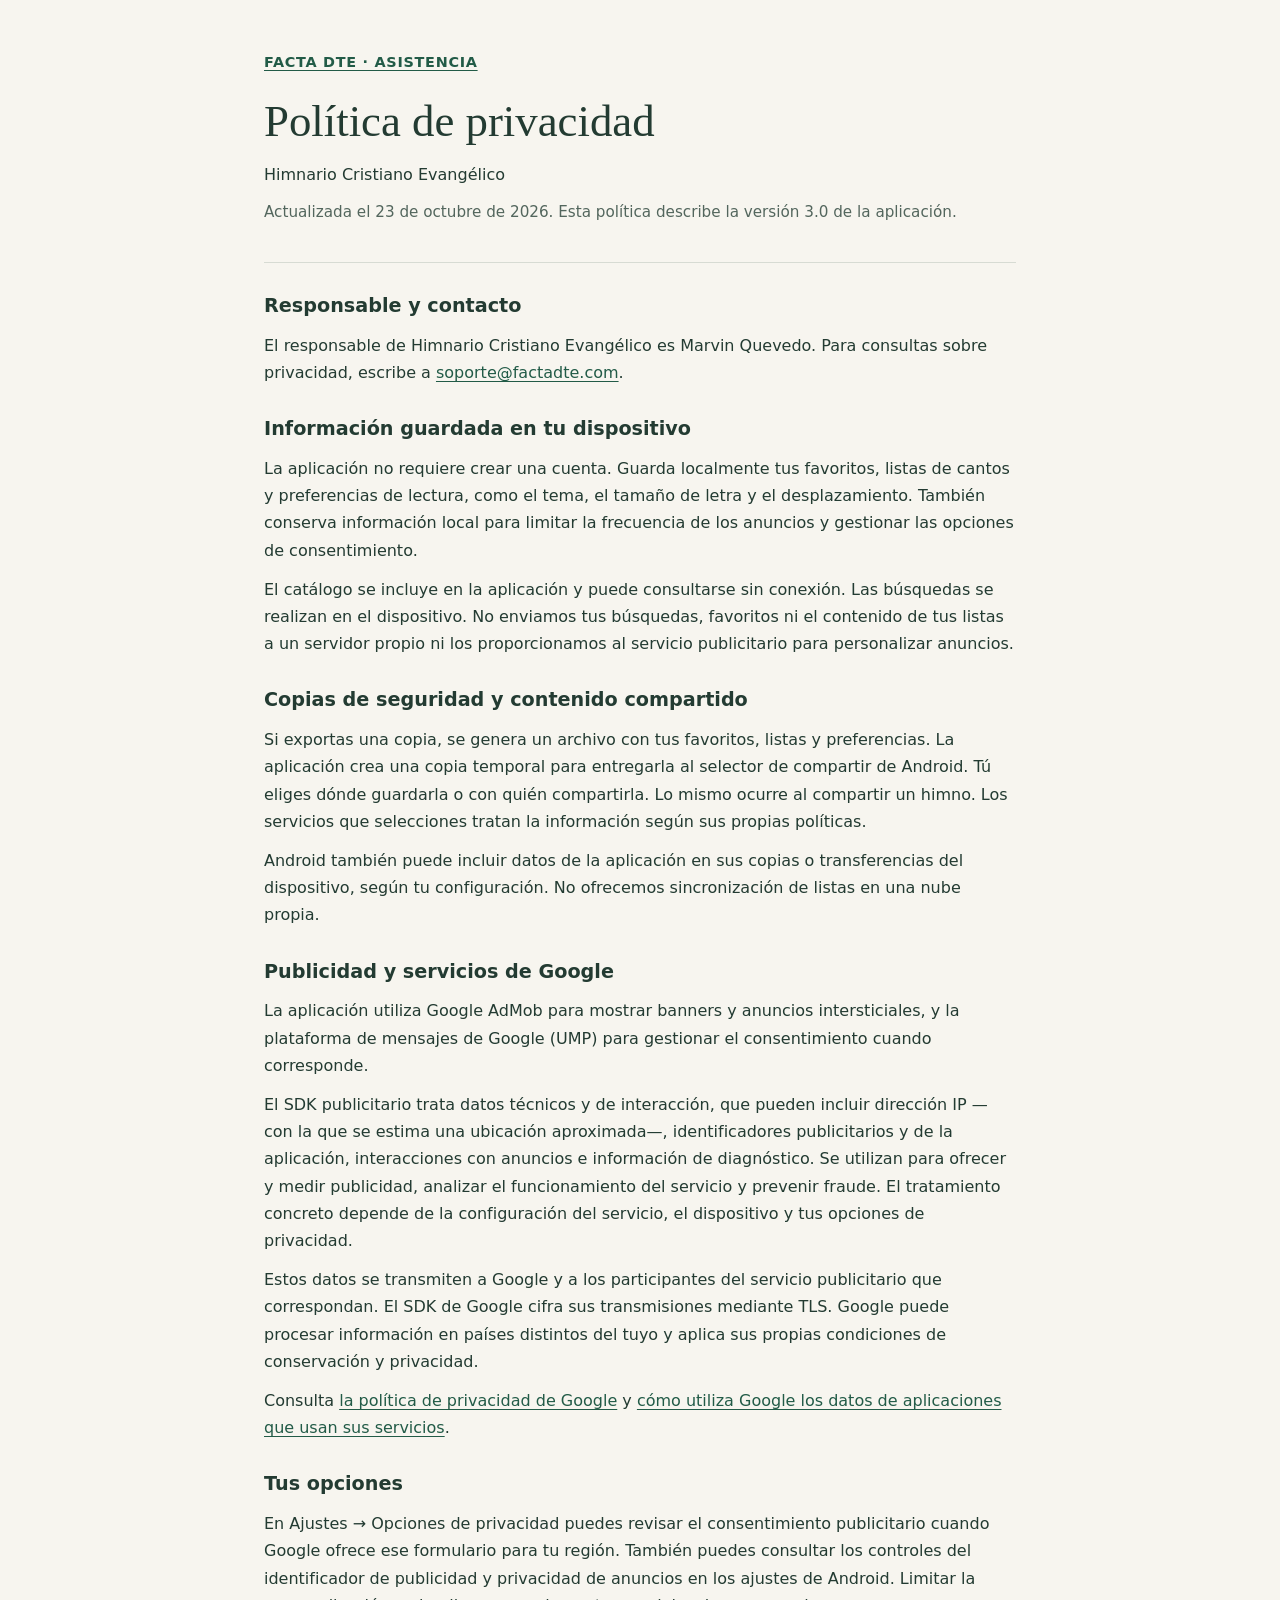
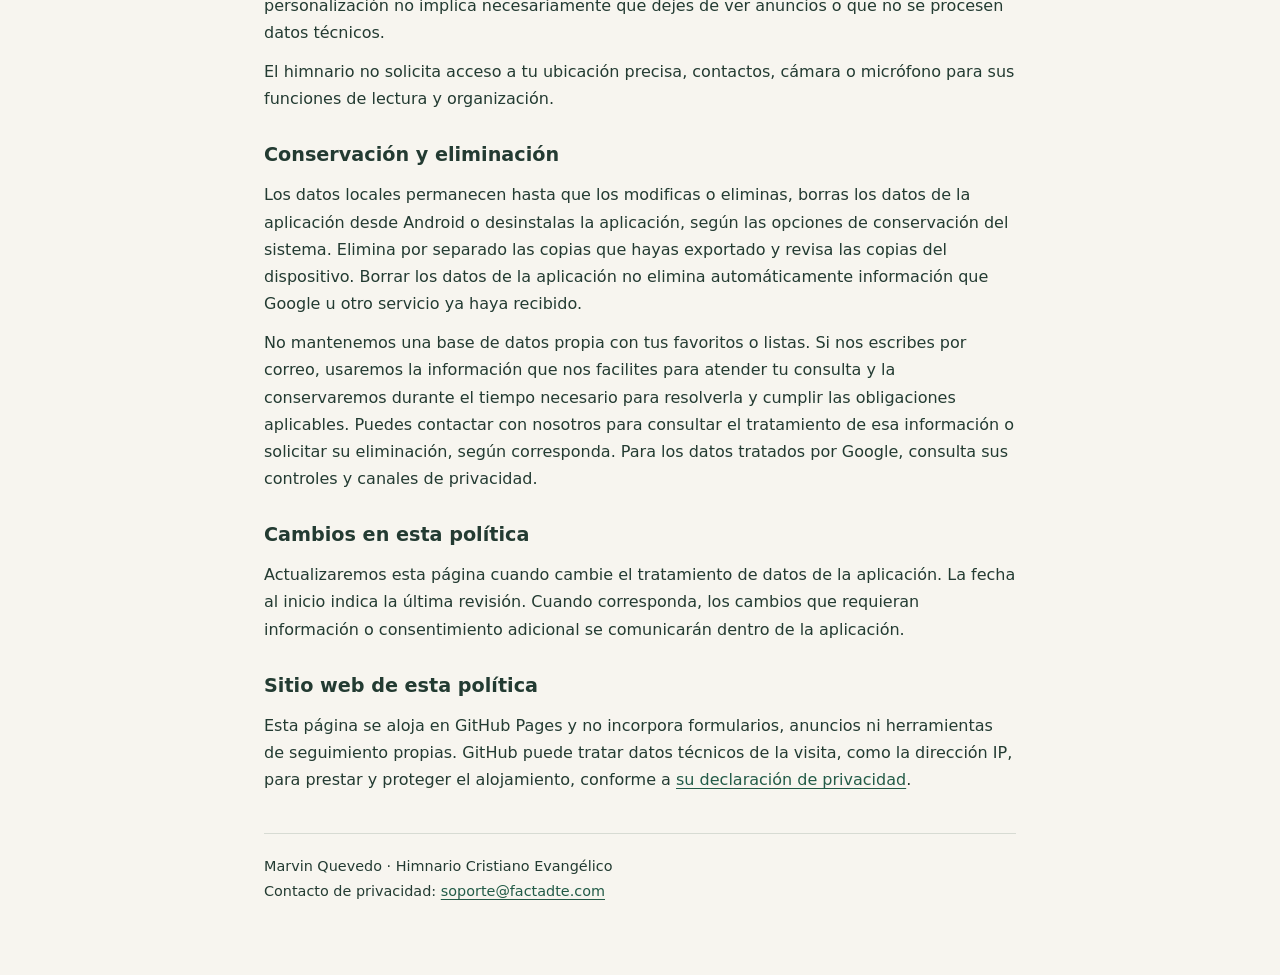
==== himnario/privacidad/index.html @ 16f59ab6 "Publish hymnal privacy policy and advertising seller record" ====
<!doctype html>
<html lang="es">
<head>
  <meta charset="utf-8">
  <meta name="viewport" content="width=device-width,initial-scale=1">
  <meta name="description" content="Política de privacidad de Himnario Cristiano Evangélico: datos locales, copias de seguridad y publicidad de Google AdMob.">
  <title>Política de privacidad · Himnario Cristiano Evangélico</title>
  <link rel="stylesheet" href="../../styles.css">
</head>
<body>
<main>
  <header>
    <a class="brand" href="../../">FACTA DTE · ASISTENCIA</a>
    <h1>Política de privacidad</h1>
    <p>Himnario Cristiano Evangélico</p>
    <p class="muted">Actualizada el 23 de octubre de 2026. Esta política describe la versión 3.0 de la aplicación.</p>
  </header>
  <section aria-labelledby="responsible-title">
    <h2 id="responsible-title">Responsable y contacto</h2>
    <p>El responsable de Himnario Cristiano Evangélico es Marvin Quevedo. Para consultas sobre privacidad, escribe a <a href="mailto:soporte@factadte.com">soporte@factadte.com</a>.</p>
  </section>
  <section aria-labelledby="local-title">
    <h2 id="local-title">Información guardada en tu dispositivo</h2>
    <p>La aplicación no requiere crear una cuenta. Guarda localmente tus favoritos, listas de cantos y preferencias de lectura, como el tema, el tamaño de letra y el desplazamiento. También conserva información local para limitar la frecuencia de los anuncios y gestionar las opciones de consentimiento.</p>
    <p>El catálogo se incluye en la aplicación y puede consultarse sin conexión. Las búsquedas se realizan en el dispositivo. No enviamos tus búsquedas, favoritos ni el contenido de tus listas a un servidor propio ni los proporcionamos al servicio publicitario para personalizar anuncios.</p>
  </section>
  <section aria-labelledby="backup-title">
    <h2 id="backup-title">Copias de seguridad y contenido compartido</h2>
    <p>Si exportas una copia, se genera un archivo con tus favoritos, listas y preferencias. La aplicación crea una copia temporal para entregarla al selector de compartir de Android. Tú eliges dónde guardarla o con quién compartirla. Lo mismo ocurre al compartir un himno. Los servicios que selecciones tratan la información según sus propias políticas.</p>
    <p>Android también puede incluir datos de la aplicación en sus copias o transferencias del dispositivo, según tu configuración. No ofrecemos sincronización de listas en una nube propia.</p>
  </section>
  <section aria-labelledby="ads-title">
    <h2 id="ads-title">Publicidad y servicios de Google</h2>
    <p>La aplicación utiliza Google AdMob para mostrar banners y anuncios intersticiales, y la plataforma de mensajes de Google (UMP) para gestionar el consentimiento cuando corresponde.</p>
    <p>El SDK publicitario trata datos técnicos y de interacción, que pueden incluir dirección IP —con la que se estima una ubicación aproximada—, identificadores publicitarios y de la aplicación, interacciones con anuncios e información de diagnóstico. Se utilizan para ofrecer y medir publicidad, analizar el funcionamiento del servicio y prevenir fraude. El tratamiento concreto depende de la configuración del servicio, el dispositivo y tus opciones de privacidad.</p>
    <p>Estos datos se transmiten a Google y a los participantes del servicio publicitario que correspondan. El SDK de Google cifra sus transmisiones mediante TLS. Google puede procesar información en países distintos del tuyo y aplica sus propias condiciones de conservación y privacidad.</p>
    <p>Consulta <a href="https://policies.google.com/privacy?hl=es">la política de privacidad de Google</a> y <a href="https://policies.google.com/technologies/partner-sites?hl=es">cómo utiliza Google los datos de aplicaciones que usan sus servicios</a>.</p>
  </section>
  <section aria-labelledby="choices-title">
    <h2 id="choices-title">Tus opciones</h2>
    <p>En Ajustes → Opciones de privacidad puedes revisar el consentimiento publicitario cuando Google ofrece ese formulario para tu región. También puedes consultar los controles del identificador de publicidad y privacidad de anuncios en los ajustes de Android. Limitar la personalización no implica necesariamente que dejes de ver anuncios o que no se procesen datos técnicos.</p>
    <p>El himnario no solicita acceso a tu ubicación precisa, contactos, cámara o micrófono para sus funciones de lectura y organización.</p>
  </section>
  <section aria-labelledby="retention-title">
    <h2 id="retention-title">Conservación y eliminación</h2>
    <p>Los datos locales permanecen hasta que los modificas o eliminas, borras los datos de la aplicación desde Android o desinstalas la aplicación, según las opciones de conservación del sistema. Elimina por separado las copias que hayas exportado y revisa las copias del dispositivo. Borrar los datos de la aplicación no elimina automáticamente información que Google u otro servicio ya haya recibido.</p>
    <p>No mantenemos una base de datos propia con tus favoritos o listas. Si nos escribes por correo, usaremos la información que nos facilites para atender tu consulta y la conservaremos durante el tiempo necesario para resolverla y cumplir las obligaciones aplicables. Puedes contactar con nosotros para consultar el tratamiento de esa información o solicitar su eliminación, según corresponda. Para los datos tratados por Google, consulta sus controles y canales de privacidad.</p>
  </section>
  <section aria-labelledby="updates-title">
    <h2 id="updates-title">Cambios en esta política</h2>
    <p>Actualizaremos esta página cuando cambie el tratamiento de datos de la aplicación. La fecha al inicio indica la última revisión. Cuando corresponda, los cambios que requieran información o consentimiento adicional se comunicarán dentro de la aplicación.</p>
  </section>
  <section aria-labelledby="hosting-title">
    <h2 id="hosting-title">Sitio web de esta política</h2>
    <p>Esta página se aloja en GitHub Pages y no incorpora formularios, anuncios ni herramientas de seguimiento propias. GitHub puede tratar datos técnicos de la visita, como la dirección IP, para prestar y proteger el alojamiento, conforme a <a href="https://docs.github.com/es/site-policy/privacy-policies/github-general-privacy-statement">su declaración de privacidad</a>.</p>
  </section>
  <footer><address>Marvin Quevedo · Himnario Cristiano Evangélico<br>Contacto de privacidad: <a href="mailto:soporte@factadte.com">soporte@factadte.com</a></address></footer>
</main>
</body>
</html>
---- styles.css ----
:root{font-family:system-ui,-apple-system,BlinkMacSystemFont,"Segoe UI",sans-serif;color:#233b32;background:#f7f5ef;line-height:1.7;color-scheme:light}
*{box-sizing:border-box}body{margin:0}main{max-width:800px;margin:auto;padding:48px 24px 72px}a{color:#225b47;text-underline-offset:3px}a:hover{color:#123c2d}a:focus-visible{outline:3px solid #a87923;outline-offset:4px}header{border-bottom:1px solid #d7dbd3;padding-bottom:24px;margin-bottom:28px}.brand{font-weight:600;font-size:.9rem;letter-spacing:.05em}h1{font-family:Georgia,serif;font-size:clamp(2rem,6vw,2.8rem);line-height:1.2;margin:20px 0 12px;font-weight:500}h2{font-size:1.2rem;line-height:1.4;margin:30px 0 10px}p,ul{margin:12px 0}li{margin:7px 0}.muted{color:#53665d;font-size:.95rem}.card{background:#fff;border:1px solid #d7dbd3;border-radius:16px;padding:24px;margin:24px 0}footer{border-top:1px solid #d7dbd3;margin-top:40px;padding-top:20px;font-size:.9rem;overflow-wrap:anywhere}address{font-style:normal} @media print{body{background:white}main{max-width:none;padding:0}a{color:inherit}h2{break-after:avoid}}
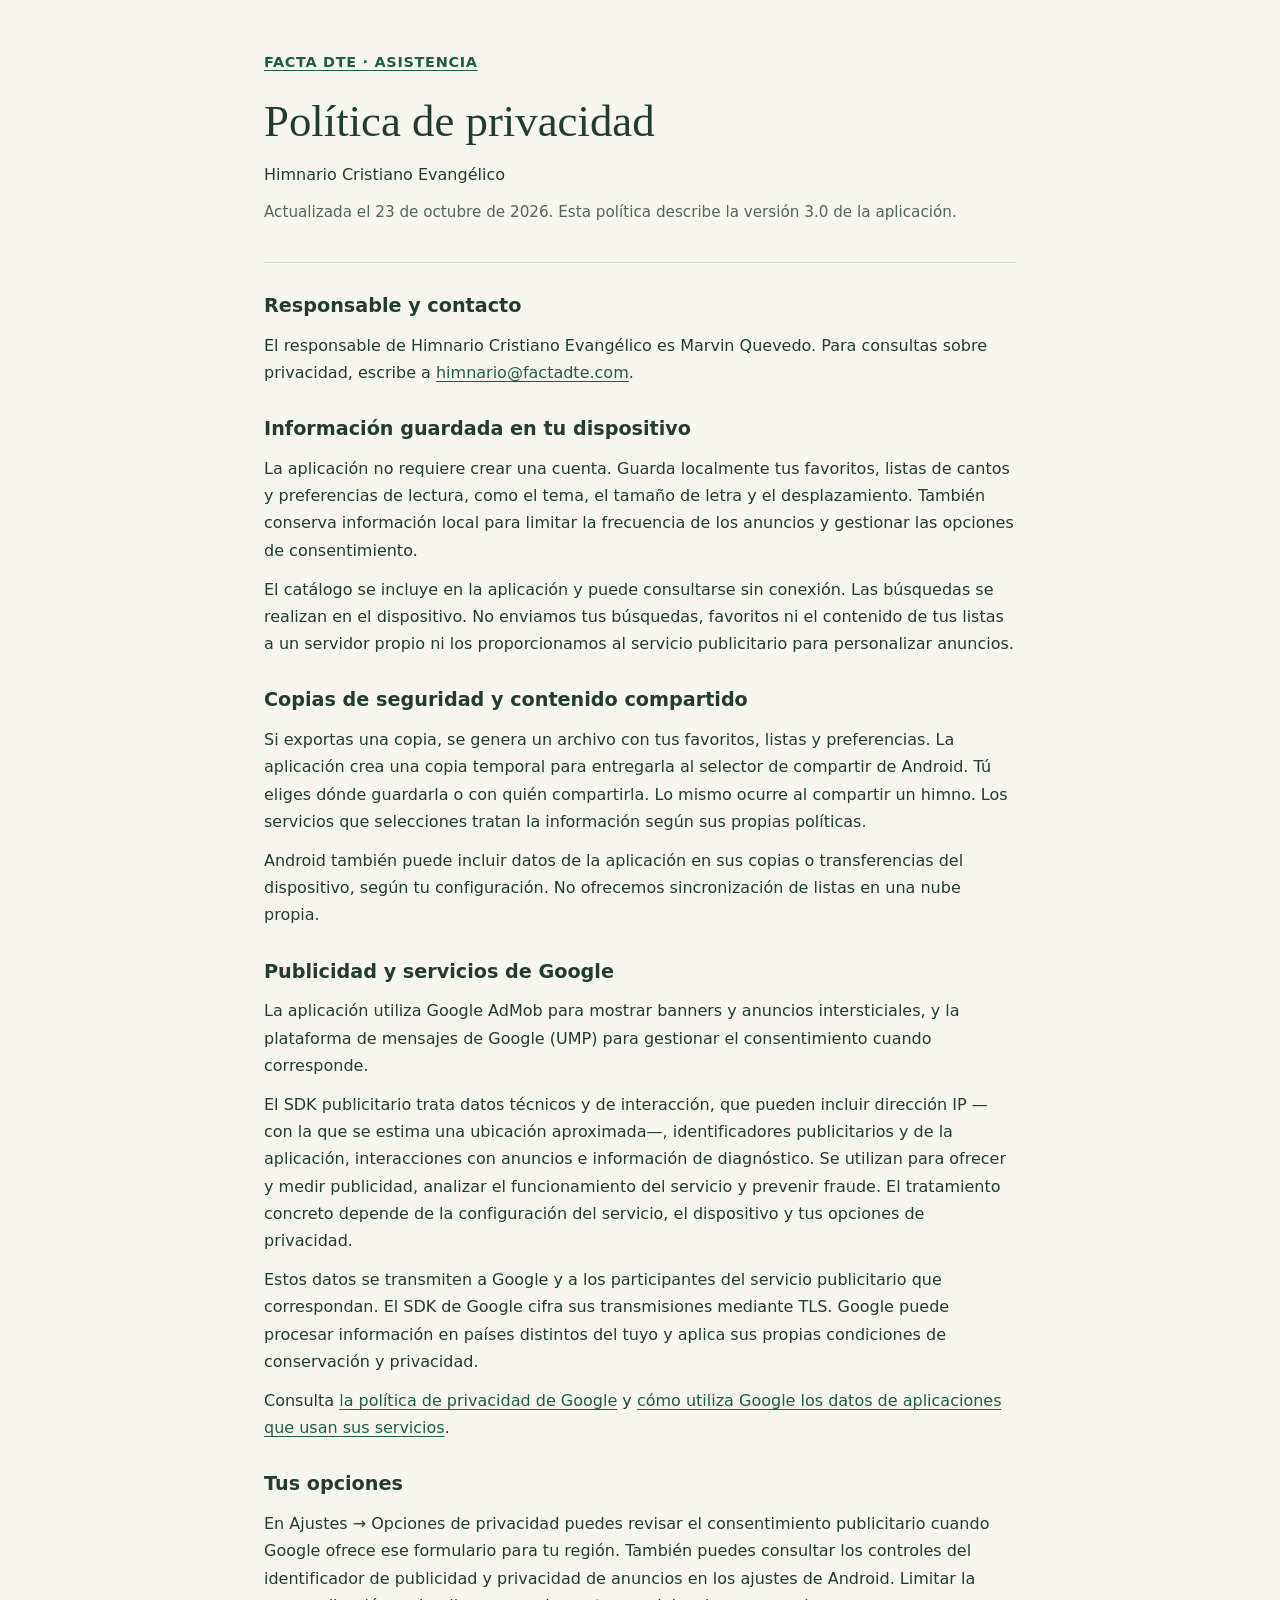
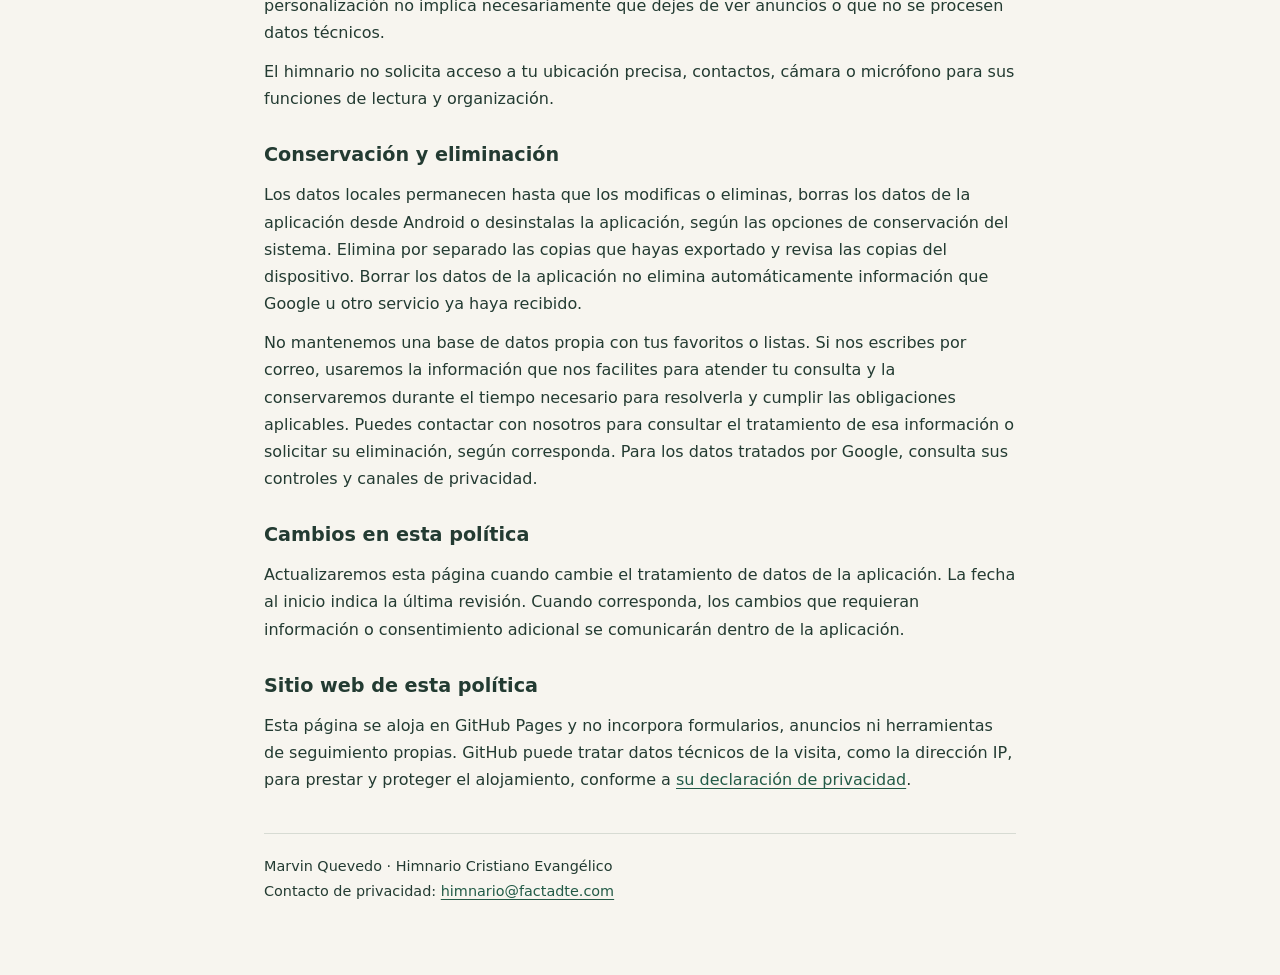
==== commit ec2af9a1: "Use application-specific hymnal privacy contact" ====
--- a/himnario/privacidad/index.html
+++ b/himnario/privacidad/index.html
@@ -17,7 +17,7 @@
   </header>
   <section aria-labelledby="responsible-title">
     <h2 id="responsible-title">Responsable y contacto</h2>
-    <p>El responsable de Himnario Cristiano Evangélico es Marvin Quevedo. Para consultas sobre privacidad, escribe a <a href="mailto:soporte@factadte.com">soporte@factadte.com</a>.</p>
+    <p>El responsable de Himnario Cristiano Evangélico es Marvin Quevedo. Para consultas sobre privacidad, escribe a <a href="mailto:himnario@factadte.com">himnario@factadte.com</a>.</p>
   </section>
   <section aria-labelledby="local-title">
     <h2 id="local-title">Información guardada en tu dispositivo</h2>
@@ -54,7 +54,7 @@
     <h2 id="hosting-title">Sitio web de esta política</h2>
     <p>Esta página se aloja en GitHub Pages y no incorpora formularios, anuncios ni herramientas de seguimiento propias. GitHub puede tratar datos técnicos de la visita, como la dirección IP, para prestar y proteger el alojamiento, conforme a <a href="https://docs.github.com/es/site-policy/privacy-policies/github-general-privacy-statement">su declaración de privacidad</a>.</p>
   </section>
-  <footer><address>Marvin Quevedo · Himnario Cristiano Evangélico<br>Contacto de privacidad: <a href="mailto:soporte@factadte.com">soporte@factadte.com</a></address></footer>
+  <footer><address>Marvin Quevedo · Himnario Cristiano Evangélico<br>Contacto de privacidad: <a href="mailto:himnario@factadte.com">himnario@factadte.com</a></address></footer>
 </main>
 </body>
 </html>
